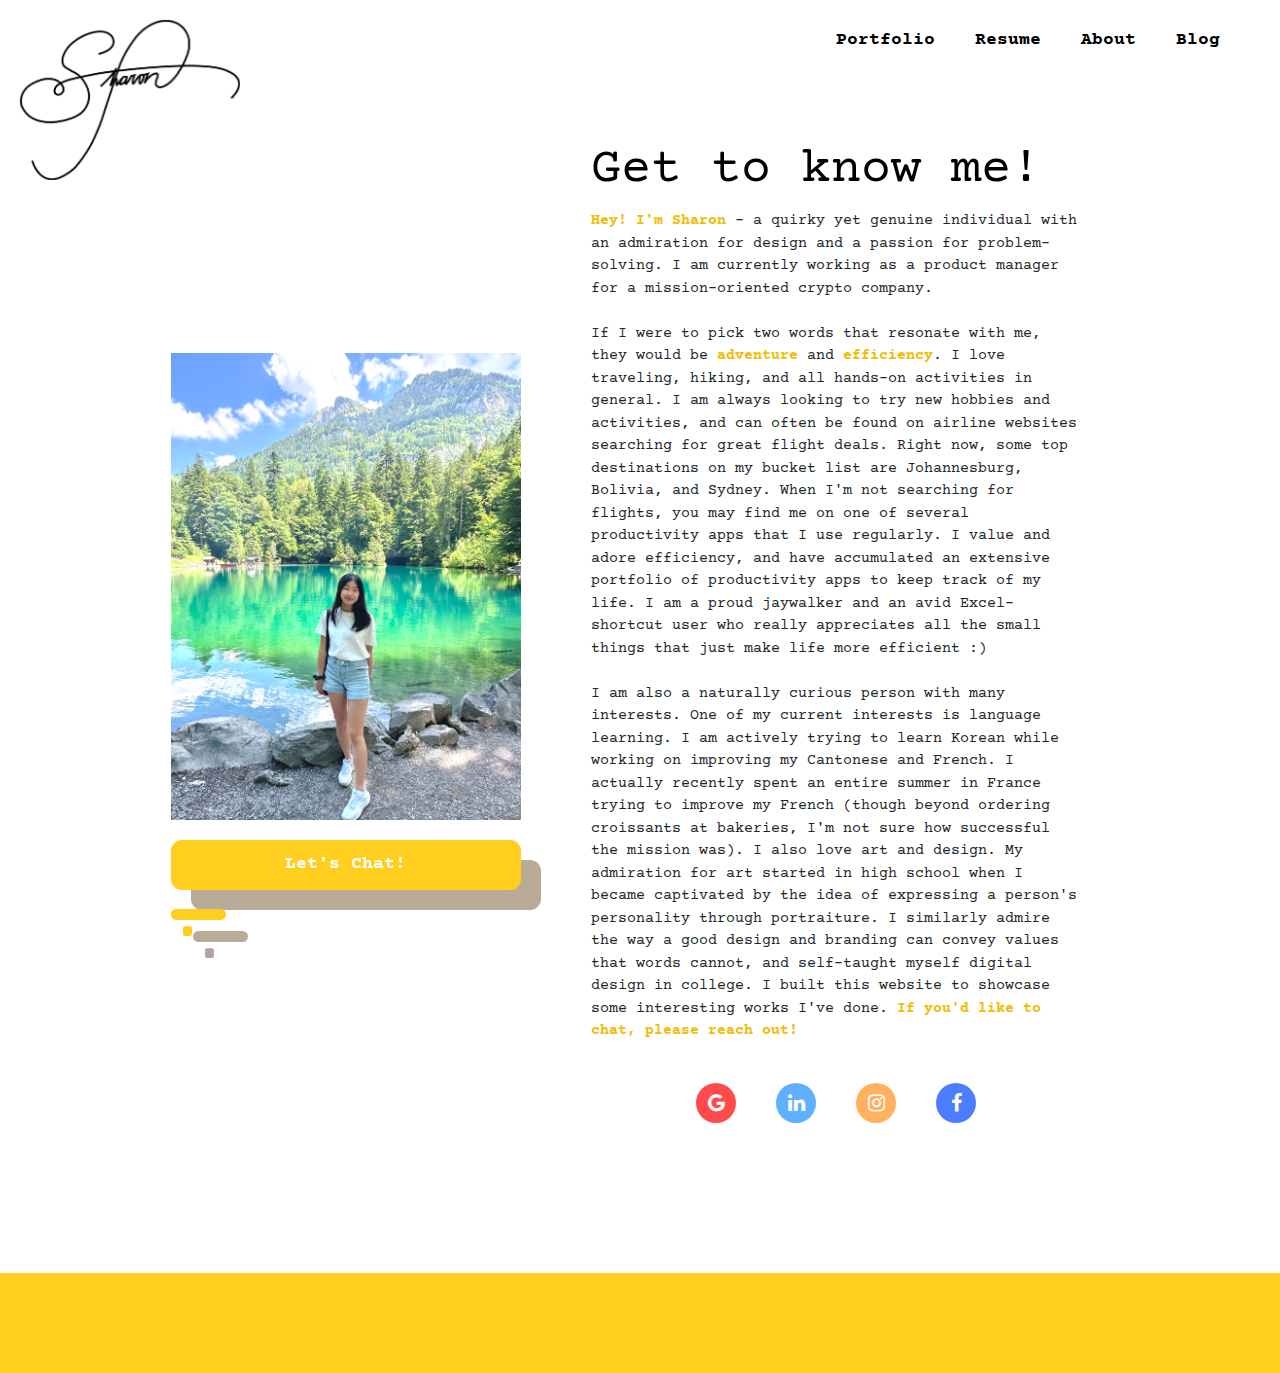
==== about.html @ 2e86c0de "updates aug 2023 for recruiting" ====
<DOCTYPE html>
  <html>
    <head>
      <!-- Global site tag (gtag.js) - Google Analytics -->
      <script async src="https://www.googletagmanager.com/gtag/js?id=UA-168068689-1"></script>
      <script>
        window.dataLayer = window.dataLayer || [];
        function gtag(){dataLayer.push(arguments);}
        gtag('js', new Date());

        gtag('config', 'UA-168068689-1');
      </script>


      <meta name="viewport" content="width=device-width, initial-scale=1.0">

      <link rel="icon" href="favicon.ico" type="image/x-icon">
      <link rel="stylesheet" href="style.css" type="text/css">

      <link href="https://fonts.googleapis.com/css2?family=Courier+Prime&display=swap" rel="stylesheet">
      <!-- font-family: 'Courier Prime', monospace; -->
      <link href="https://fonts.googleapis.com/css?family=Lustria&display=swap" rel="stylesheet">

      <link rel = "stylesheet" href = "https://maxcdn.bootstrapcdn.com/bootstrap/4.4.1/css/bootstrap.min.css">
      <link rel="stylesheet" href="https://cdnjs.cloudflare.com/ajax/libs/font-awesome/4.7.0/css/font-awesome.min.css">
      <script src="https://ajax.googleapis.com/ajax/libs/jquery/3.3.1/jquery.min.js"></script>
      <script src="app.js"></script>
      <title>Sharon Ye - About Me</title>
      <meta name="description" content="View Sharon Ye's projects, graphic designs, personal portfolio. Contact Sharon if your business needs design/consulting help! .Berkeley.NYC."/>
      <meta name="robots" content="noodp,noydir" />
    </head>
    <body>
      <a href = "./index.html" style="position: fixed; z-index: 200;"><img src="./images/cursivename_black.png" class = "cursivename"></a>
      <nav class="navbar navbar-light fixed-top navbar-expand-md" style="background-color: white; margin: 0; padding: 0; align-items: start; z-index:100;">
        <button class="navbar-toggler justify-content-end ml-auto" style="padding-top:1rem;padding-right:2rem;" type="button" data-toggle="collapse" data-target="#navbarNav" aria-controls="navbarNav" aria-expanded="false" aria-label="Toggle navigation">
            <span class="navbar-toggler-icon"></span>
        </button>
        <div class="navbar-collapse collapse w-100 justify-content-end collapseclass" id="navbarNav" style="padding-right:2rem; padding-left: 2rem;padding-top:1rem;background: white;">
          <a href = "./index.html" class = "nav-item nav-link"><h3 class = "nav nav_black" style="justify-content: center;"> <span class="underline--magical"> Portfolio </span> </h3></a>
          <div class="dropdown-divider"></div>
          <a href = "./resume.html" class = "nav-item nav-link"><h3 class = "nav nav_black" style="justify-content: center;"> <span class="underline--magical"> Resume </span> </h3></a>
          <div class="dropdown-divider"></div>
          <a href = "./about.html" class = "nav-item nav-link"><h3 class = "nav nav_black" style="justify-content: center;"> <span class="underline--magical"> About </span> </h3></a>
          <div class="dropdown-divider"></div>
          <!-- <a href = "./blog.html" class = "nav-item nav-link active"><h3 class = "nav nav_black" style="justify-content: center;"> <span class="underline--magical"> Blog </span> </h3></a> -->
          <a href = "https://medium.com/@marketmate" class = "nav-item nav-link active"><h3 class = "nav nav_black" style="justify-content: center;"> <span class="underline--magical"> Blog </span> </h3></a>
          <div class="dropdown-divider"></div>
        </div>
      </nav>
      <!-- <div class="navrow" style="background-color: white;">
        <div class = "col-2">
          <a href = "./index.html"><img src="./images/cursivename_black.png" class = "cursivename"></a>
        </div>
        <div class = "col navbar">
          <a href = "./index.html" class = "navlinks"><h3 class = "nav nav_black"> <span class="underline--magical"> Portfolio </span> </h3></a>
          <a href = "./resume.html" class = "navlinks"><h3 class = "nav nav_black"> <span class="underline--magical"> Resume </span> </h3></a>
          <a href = "./about.html" class = "navlinks"><h3 class = "nav nav_black"> <span class="underline--magical"> About </span> </h3></a>
          <a href = "./blog.html" class = "navlinks"><h3 class = "nav nav_black"> <span class="underline--magical"> Blog </span> </h3></a>
        </div>
      </div> -->
      <div class="container-fluid landing_a">
        <div class="row landingrow" style="margin-top: 7rem !important;">
          <!-- <div class="col-2"></div> -->
          <div class="col-lg-5 col-xs-12 section_pic" style="margin-right:2rem;">
            <img src = "./images/portrait2.jpg" alt="Picture of Sharon Ye" style="width: 17.5rem;">
            <a href="javascript:;" style="text-decoration: none;">
              <div class = "floating" onclick="changetext()">
                <p id ="chat">Let's Chat!</p>
              </div>
            </a>
          </div>
          <div class="col-lg-5 col-xs-12 aboutme">
            <h3 style="font-size: 2.5rem; color: black;">Get to know me!</h3>
            <p> <b style="color: #F0BD08;">Hey! I'm Sharon</b> - a quirky yet genuine individual with an admiration for design and a passion for
              problem-solving. I am currently working as a product manager for a mission-oriented crypto company. <br><br>

              If I were to pick two words that resonate with me, they would be <b style="color: #F0BD08;">adventure</b> and <b style="color: #F0BD08;">efficiency</b>.
              I love traveling, hiking, and all hands-on activities
              in general. I am always looking to try new hobbies and activities, and can often be found on airline websites
              searching for great flight deals. Right now, some top destinations on my bucket list are Johannesburg, Bolivia, and Sydney.
              When I'm not searching for flights, you may find me on one of several productivity apps that I use regularly. I value and adore
              efficiency, and have accumulated an extensive portfolio of productivity apps to keep track of my life. I am a proud jaywalker and an
              avid Excel-shortcut user who really appreciates all the small things that just make life more efficient :) <br><br>

              I am also a naturally curious person with many interests. One of my current interests is language learning.
              I am actively trying to learn Korean while working on improving my Cantonese and French. I actually recently spent an entire
              summer in France trying to improve my French (though beyond ordering croissants at bakeries, I'm not sure how successful the mission was).
              I also love art and design. My admiration for art started in high school when I became captivated by the idea of
              expressing a person's personality through portraiture. I similarly admire the way a good design and branding can
              convey values that words cannot, and self-taught myself digital design in college. I built this website to showcase some interesting
              works I've done. <b style="color: #F0BD08;">If you'd like to chat, please reach out!</b>

            </p>
            <div style = "display: flex; justify-content: center;">
              <a onclick="window.open('mailto: sharon10ye@gmail.com')" href="javascript:;" class="fa fa-google"></a>
              <a onclick="window.open('https://www.linkedin.com/in/sharon-ye/')" href="javascript:;" class="fa fa-linkedin"></a>
              <a onclick="window.open('https://www.instagram.com/y_sharon_/')" href="javascript:;" class="fa fa-instagram"></a>
              <a onclick="window.open('https://www.facebook.com/sharon.ye.7')" href="javascript:;" class="fa fa-facebook"></a>
            </div>
          </div>
        </div>

      </div>

      <!-- FOOTERRRRRRRRRRR -->
      <div class = "container-fluid footer"></div>


      <script src="https://ajax.googleapis.com/ajax/libs/jquery/3.3.1/jquery.min.js"></script>
      <script src="https://cdnjs.cloudflare.com/ajax/libs/popper.js/1.12.9/umd/popper.min.js"></script>
      <script src="https://maxcdn.bootstrapcdn.com/bootstrap/4.0.0/js/bootstrap.min.js"></script>
    </body>
    <script async src="https://pagead2.googlesyndication.com/pagead/js/adsbygoogle.js?client=ca-pub-4059947701901327"
     crossorigin="anonymous"></script>
  </html>

  <script>
    var t = null;
    function changetext() {

      var text = document.getElementById("chat");
      if (text.innerHTML == 'Let\'s Chat!') {
        t = setTimeout(changeback, 4000);

        text.innerHTML = "<i class='fa fa-copy' style='margin: 0 1rem 0 0; font-size:1.4rem;'></i>"+" sharon10ye@gmail.com";
      } else {
        if (t != null) { window.clearTimeout(t); }

        var copyText = document.createElement('textarea');
        copyText.value = "sharon10ye@gmail.com";
        copyText.setAttribute('readonly', '');
        copyText.style = {position: 'absolute', left: '-9999px'};
        document.body.appendChild(copyText)
        copyText.select();
        copyText.setSelectionRange(0, 99999); /*For mobile devices*/
        document.execCommand("copy");
        document.body.removeChild(copyText);

        text.innerHTML = "email copied to clipboard!";
        setTimeout(changeback, 1500);
      }


    }
    function changeback() {
      var text = document.getElementById("chat");
      text.innerHTML = "Let's Chat!";
    }
  </script>
---- style.css ----
body, html {
  font-family: 'Courier Prime', monospace !important;
  height: 100%;
  scroll-behavior: smooth;
  font-size: 20px;
}

@media all and (min-width: 992px) {
  body, html {
      font-size: 20px;
  }

}


@media all and (max-width: 992px) {
  body, html {
      font-size: 14px;
  }
  .section_pic {
    align-items: center !important;
  }
  .aboutme {
    margin: 5rem 25% 0 25%;
  }
  .resumewords {
    text-align: center;
    margin: 0 25% 0 25%;
  }

}

@media all and (max-width: 768px) {
  body, html {
      font-size: 14px;
  }
  .section_pic {
    align-items: center !important;
    margin: 0 !important;
    /* display: none !important; */
  }
  .flower {
    display: none !important;
  }
  .aboutme {
    margin: 5rem 15% 0 15%;
  }
  .resumewords {
    text-align: center;
    margin: 0 5% 0 5%;
  }
  .landingtitle {
    font-size: 3rem !important;
  }
  .word {
    font-size: 3rem !important;
  }

  .coffee {
    display: none;
  }

  .project_desc {
    display: none;
  }

  .resume_title {
    font-size: 10vw !important;
  }
  .bearpic {
    width: 10rem !important;
    height: 10rem !important;
  }
  .section_titles {
    font-size: 2rem !important;
  }
  .card-body {
    display: none !important;
  }
  .portfolio_img {
      opacity: 1 !important;
  }
  .btn-outline {
    padding: 0.7rem !important;
  }
  .potfolio_container {
    padding-left: 6rem !important;
    padding-right: 6rem !important;
  }

}


p {
  font-size: 0.75rem;
}
/* ~~~~~~~~~~~~~~~~~~~~~~~~ HOME PAGE !! ~~~~~~~~~~~~~~~~~~~~~~~~ */
/* ~~~~~~~~~~~~~~~~~~~~~~~~ HOME PAGE !! ~~~~~~~~~~~~~~~~~~~~~~~~ */
/* ~~~~~~~~~~~~~~~~~~~~~~~~ HOME PAGE !! ~~~~~~~~~~~~~~~~~~~~~~~~ */
/* ~~~~~~~~~~~~~~~~~~~~~~~~ HOME PAGE !! ~~~~~~~~~~~~~~~~~~~~~~~~ */

.landing {
  height: 100%;
  display: flex;
  flex-direction: column;
  background-color: #FFCA10;
  overflow: hidden;
}

.landingrow {
  display: flex;
  align-items: center;
  flex-grow: 1;
  /* max-width: 100%; */
  width: 100% !important;
  align-items: center !important;
  margin: 0 !important
}

.landingtitle {
  /* font-size: 3.5rem; */
  font-size: 5vw;
  color: #484848;
}
.landingtext {
  font-size: 0.8rem;
  color: #484848;
  margin-top: 7rem;
  line-height: 1.2rem;
}

.nav {
  font-size: 0.9rem;
  color: white;
  font-weight: bold;
  transition: 0.3s;
}

.underline--magical {
  background-image: linear-gradient(120deg, #31393C 0%, #31393C 100%);
  background-repeat: no-repeat;
  background-size: 100% 0em;
  background-position: 0 100%;
  transition: background-size 0.25s ease-in;
}
.underline--magical:hover{
  background-size: 100% 20%;
}
.navlinks{
  text-decoration: none;
  color: white;
  margin-right: 2rem;
}

.navlinks:hover{
  text-decoration: none;
  color: white;
}


.cursivename {
  margin-top: 1rem;
  margin-left: 1rem;
  width: 11rem;
  height: auto;
  transition: 0.3s;
}
.flowergirl {
  height: 23.5rem;
  width: auto;
  margin-top: -2.75px;
  margin-left: 1rem;
  -webkit-transform: scaleX(-1);
  transform: rotate(-15deg) scaleX(-1);
}
.coffeebeans{
  height: 20rem;
  margin-top: -100%;
  margin-left: 1.5rem;
}
.coffee{
  position: absolute;
}

/* word that changes */
.letter {
  display: inline-block;
  position: relative;
  float: left;
  transform: translateZ(1.25rem);
  transform-origin: 50% 50% 1.25rem;
}

.letter.out {
  transform: rotateX(90deg);
  transition: transform 0.32s cubic-bezier(0.55, 0.055, 0.675, 0.19);
}

.letter.behind {
  transform: rotateX(-90deg);
}

.letter.in {
  transform: rotateX(0deg);
  transition: transform 0.38s cubic-bezier(0.175, 0.885, 0.32, 1.275);
}
.word {
  position: absolute;
  opacity: 0;
  /* left:0; */
  /* font-size: 4rem; */
  font-size: 5vw;
  color: white;
  margin-top: -1rem;
}
.changers {
  width: 100%;
  text-align: center !important;
  display: flex;
  justify-content: center !important;
}
/* word that changes */

/* ~~~~~~~~~~~~~ END OF LANDING ~~~~~~~~~~~~~ */

.portfolio-title {
  margin-top: 5rem;
  width: 100%;
  display: flex;
  justify-content: center;
}
.title-text {
  font-size: 3.5rem;
  color: #484848;
}
.portfolio-description {
  text-align: center;
}

.portfolio_img {
  max-width: 100%;
  transition: opacity 0.2s ease-in-out;
}

.graphics {
  width: 100%;
  height: auto;
  padding-bottom: 2rem;
}

.card-body::-webkit-scrollbar {
    display: none;
}

.imagerows {
  display: flex;
  justify-content: center;
  margin-top: 1.5rem;
  margin-right: 0 !important;
}

.imagecols {
  display: flex;
  align-items: flex-start;
}

.imagecols2 {
  display: flex;
  flex-direction: column;
}

.card-body {
    display: flex;
    position: absolute;
    justify-content: center;
    /* margin-left: -100%; */
    height: 100%;
    text-align: center;
    overflow-y: scroll;
    overflow-x: hidden;
}

.card-title {
    font-size: 0.75rem;
    color: #4d4d4d;
    visibility: hidden;
    transition-delay: 0s;
    height: 100%;
    /* overflow: scroll; */
    padding: 2.5rem;
}


.imagecols:hover .portfolio_img {
    opacity: .2;
}

.imagecols:hover .card-body .card-title {
    visibility: visible;
    transition-delay: 0.25s;
}

.imgtitle {
  font-size: 1.25rem !important;
}

#traditionallink {
  font-size: .7rem;
  color: #A4A4A4;
  margin-top: 3.5rem;
  display: flex;
  justify-content: center;
  text-decoration: underline;
}

.trad_portfolio {
  display: flex;
  flex-wrap: wrap;
  justify-content: center;
}
.tradart {
  height: 9rem;
  margin: 0.3rem;
}




.project {
  display: flex;
  flex-direction: column;
  justify-content: center;
}
.project_photo {
  /* box-shadow: 0 4px 8px 0 rgba(0, 0, 0, 0.2), 0 6px 20px 0 rgba(0, 0, 0, 0.19); */
  border: 1px solid #E3E3E3;
  padding: 0.5rem;
  width: 100%;
  height: auto;
}
.line {
  width: 100%;
  height: 0.01rem;
  background-color: #E3E3E3;
  margin-top: 3rem;
  margin-bottom: 3rem;
}
.btn-outline-contain {
  text-align: center;
}

.btn-outline {
  text-align: center;
  text-decoration: none;
  outline: none;
  cursor: pointer;
  position: relative;
  border: 1px solid #FFCA10;
  color: #FFCA10;
  padding: 0.7rem 2rem 0.7rem 2rem;
  display: inline-block;
  /* -webkit-transition: .5s ease-in-out; */
  /* -moz-transition: .5s ease-in-out; */
  /* -o-transition: .5s ease-in-out; */
  /* transition: .5s ease-in-out; */
}

.btn-outline:hover {
  text-decoration: none;
  color: #FFCA10;
}
.btn-outline:hover .btn-outline-inner {
  font-weight:bold;
  color: #FFCA10;
  /* -webkit-transition: .5s ease-in-out; */
  /* -moz-transition: .5s ease-in-out; */
  /* -o-transition: .5s ease-in-out; */
  /* transition: .5s ease-in-out; */
}
.btn-outline:hover .line-1 {animation: outline1 2s infinite ease-in-out;}
.btn-outline:hover .line-2 {animation: outline2 2s infinite ease-in-out;}
.btn-outline:hover .line-3 {animation: outline3 2s infinite ease-in-out;}
.btn-outline:hover .line-4 {animation: outline4 2s infinite ease-in-out;}
.line-1 {
	content: "";
	display: block;
	position: absolute;
	width: 3px;
	background-color: #FFCA10;
	left: 0;
	bottom: 0;
}
.line-2 {
  content: "";
  display: block;
  position: absolute;
  height: 3px;
  background-color: #FFCA10;
  left: 0;
  top: 0;
}
.line-3 {
  content: "";
  display: block;
  position: absolute;
  width: 3px;
  background-color: #FFCA10;
  right: 0;
  top: 0;
}
.line-4 {
  content: "";
  display: block;
  position: absolute;
  height: 3px;
  background-color: #FFCA10;
  right: 0;
  bottom: 0;
}
@keyframes outline1 {
  0% {height: 100%; bottom: 0;}
  54% {height: 0; bottom: 100%;}
  55% {height: 0; bottom: 0;}
  100% {height: 100%; bottom: 0;}
}
@keyframes outline2 {
  0% {width: 0;left: 0;}
  50% {width: 100%; left: 0;}
  100% {width: 0; left: 100%;}
}

@keyframes outline3 {
  0% {height: 100%; top: 0;}
  54% {height: 0; top: 100%;}
  55% {height: 0; top: 0;}
  100% {height: 100%; top: 0;}
}

@keyframes outline4 {
  0% { width: 0; right: 0;}
  55% {width: 100%; right: 0;}
  100% {width: 0; right: 100%;}
}


/* ~~~~~~~~~~~~~~~~~~~~~~~~ HOME PAGE !! ~~~~~~~~~~~~~~~~~~~~~~~~ */
/* ~~~~~~~~~~~~~~~~~~~~~~~~ HOME PAGE !! ~~~~~~~~~~~~~~~~~~~~~~~~ */
/* ~~~~~~~~~~~~~~~~~~~~~~~~ HOME PAGE !! ~~~~~~~~~~~~~~~~~~~~~~~~ */
/* ~~~~~~~~~~~~~~~~~~~~~~~~ HOME PAGE !! ~~~~~~~~~~~~~~~~~~~~~~~~ */

/* ~~~~~~~~~~~~~~~~~~~~~~~~ RESUME PAGE !! ~~~~~~~~~~~~~~~~~~~~~~~~ */
/* ~~~~~~~~~~~~~~~~~~~~~~~~ RESUME PAGE !! ~~~~~~~~~~~~~~~~~~~~~~~~ */
/* ~~~~~~~~~~~~~~~~~~~~~~~~ RESUME PAGE !! ~~~~~~~~~~~~~~~~~~~~~~~~ */
/* ~~~~~~~~~~~~~~~~~~~~~~~~ RESUME PAGE !! ~~~~~~~~~~~~~~~~~~~~~~~~ */
.landing_r {
  height: 100%;
  display: flex;
  flex-direction: column;
  background-color: #4192E9;
}

.resumelanding {
  width: 20rem;
  margin-top: -1.5rem;
  height: 20rem;
}

.floatarrow {
  animation: floata 2s ease-in-out infinite;
  color:#8DC2FC;
  width: 100%;
  text-align: center;
  font-size: 0.75rem;
  /* text-shadow: white 0px 0px 30px; */
}

@keyframes floata {
  0% {
    transform: translatey(0rem);
  }
  50% {
    transform: translatey(-1rem);
  }
  100% {
    transform: translatey(0rem);
  }
}

.resume_title {
  font-size: 3.5rem;
  color: white;
}

.resume_description {
  color: white;
  font-size: 0.8rem;
}
.section_titles {
  font-size: 2.5rem;
  color: #484848;
}
.section {
  display: flex;
  align-items: flex-start;
  flex-direction: column;
}

.experiences {
  margin-top: 5rem;
  overflow-x: hidden;

}
.bearpic {
  width: 14rem;
  height: 14rem;
}
.section_text {
  text-align: left;
  color: #484848;
}
.section_pic {
  display: flex;
  align-items: flex-end;
  flex-direction: column;
  text-align: right;
}
.section_pic_bear {
  display: flex;
  align-items: flex-end;
  flex-direction: column;
  text-align: right;
  justify-content: center;
}
.section_divider {
  width: 100%;
  transform: rotate(3deg);
}
.dividerrow {
  margin-top: -1.5rem;
}
.experience_titles {
  font-size: 1.25rem;
  color: #F9B5AA;
}

.descriptions {
  text-align: left;
  font-size: 0.65rem;
}
.keywords {
  color: #F9B5AA;
}
.role {
  font-size: 0.85rem;
  font-style: italic;
  color: #C4C4C4;
  text-align: right;
}
.skills {
  font-size: 0.65rem;
  color: #484848;
}
.progress {
  height: 0.8rem !important;
}

/* ~~~~~~~~~~~~~~~~~~~~~~~~ RESUME PAGE !! ~~~~~~~~~~~~~~~~~~~~~~~~ */
/* ~~~~~~~~~~~~~~~~~~~~~~~~ RESUME PAGE !! ~~~~~~~~~~~~~~~~~~~~~~~~ */
/* ~~~~~~~~~~~~~~~~~~~~~~~~ RESUME PAGE !! ~~~~~~~~~~~~~~~~~~~~~~~~ */
/* ~~~~~~~~~~~~~~~~~~~~~~~~ RESUME PAGE !! ~~~~~~~~~~~~~~~~~~~~~~~~ */

/* ~~~~~~~~~~~~~~~~~~~~~~~~ ABOUT PAGE !! ~~~~~~~~~~~~~~~~~~~~~~~~ */
/* ~~~~~~~~~~~~~~~~~~~~~~~~ ABOUT PAGE !! ~~~~~~~~~~~~~~~~~~~~~~~~ */
/* ~~~~~~~~~~~~~~~~~~~~~~~~ ABOUT PAGE !! ~~~~~~~~~~~~~~~~~~~~~~~~ */
/* ~~~~~~~~~~~~~~~~~~~~~~~~ ABOUT PAGE !! ~~~~~~~~~~~~~~~~~~~~~~~~ */

.landing_a {
  display: flex;
  flex-direction: column;
  background-color: white;
}

.nav_black {
  color: black !important;
}

.fa {
  /* padding: 0.6rem; */
  width: 2rem;
  height: 2rem;
  text-align: center;
  text-decoration: none;
  border-radius: 50%;
  margin-left: 1rem;
  margin-right: 1rem;
  margin-top: 1rem;

  vertical-align: middle;
  line-height: 2rem !important;
}

.fa:hover {
    opacity: 0.7;
    color: white !important;
    text-decoration: none;
}

.fa-google {
  background: #FF4B4B;
  color: white !important;
}
.fa-linkedin {
  background: #5FAFFF;
  color: white !important;
}
.fa-instagram {
  background: #FFB15F;
  color: white !important;
}
.fa-facebook {
  background: #4C7DFF;
  color: white !important;
}

.contactlinks:hover{
  text-decoration: none;
  color: white;
}


/* floating thing in about */
.floating {
  margin-top: 1rem;
  width: 17.5rem;
}

.floating p {
  transform: translatey(0rem);
  animation: float 5s ease-in-out infinite;
  mix-blend-mode: multiply;
  text-align: center;
  font-weight: bold;
  font-size: 0.9rem;
  color: white;
  background-color: #FFCE1E;
  border-radius: 0.55rem;
  box-shadow: 1rem 1rem #BAAB98;
  height: 2.5rem;
  display: flex;
  align-items: center;
  justify-content: center;
}
.floating p:after {
  transform: translatey(0rem);
  animation: float2 5s ease-in-out infinite;
  content: ".";
  font-weight: bold;
  -webkit-text-fill-color: #FFCE1E;
  text-shadow: 1.1rem 1.1rem #B0A3A7;
  text-align: left;
  font-size: 2.75rem;
  width: 2.75rem;
  height: .55rem;
  line-height: 1.5rem;
  border-radius: .55rem;
  background-color: #FFCE1E;
  position: absolute;
  display: block;
  bottom: -1.5rem;
  left: 0;
  box-shadow: 1.1rem 1.1rem #BAAB98;
  z-index: -2;
}

@keyframes float {
  0% {
    transform: translatey(0rem);
  }
  50% {
    transform: translatey(1rem);
  }
  100% {
    transform: translatey(0rem);
  }
}

@keyframes float2 {
  0% {
    line-height: 1.5rem;
    transform: translatey(0rem);
  }
  55% {
    transform: translatey(-1rem);
  }
  60% {
    line-height: 0.5rem;
  }
  100% {
    line-height: 1.5rem;
    transform: translatey(0rem);
  }
}


/* ~~~~~~~~~~~~~~~~~~~~~~~~ KLEAN KART PROJECT PAGE !! ~~~~~~~~~~~~~~~~~~~~~~~~ */
/* ~~~~~~~~~~~~~~~~~~~~~~~~ KLEAN KART PROJECT PAGE !! ~~~~~~~~~~~~~~~~~~~~~~~~ */
/* ~~~~~~~~~~~~~~~~~~~~~~~~ KLEAN KART PROJECT PAGE !! ~~~~~~~~~~~~~~~~~~~~~~~~ */
/* ~~~~~~~~~~~~~~~~~~~~~~~~ KLEAN KART PROJECT PAGE !! ~~~~~~~~~~~~~~~~~~~~~~~~ */
.project_landing {
  padding-top: 11rem;
  width: 100%;
  display: flex;
  align-items: center;
  flex-direction: column;
}

.project_row {
  display: flex;
  justify-content: center;
  text-align: center;
  align-items: center;
}

.detail_icon {
  height: 1rem;
  width: 1rem;
}
.tooltip-inner {
  background-color: #FFCA10 !important;
  color: #FFCA10 ;
  font-size: 0.8rem;
}
.tooltip .arrow:before {
    border-top-color: #FFCA10 !important;
}

.tooltip .tooltip-inner {
    background-color: #FFCA10;
}
.project_sectiontitle {
  display: flex;
  width: 100%;
  color: #CDCDCD;
  margin-top: 4rem;
  margin-bottom: 1rem;
}
.project_section {
  line-height: 1.5rem;
}
ul {
  list-style-type: circle;
}
.projectimages {
  width: 100%;
  padding-top: 3rem;
}

.prototype {
    height:20rem;
    width:auto;
    display: flex;
    align-items: center;
    justify-content: center;
}
.prototype > video {
    max-width: 100%;
    max-height: 100%;
}

.prototype2 {
    height:30rem;
    width:auto;
    display: flex;
    align-items: center;
    justify-content: center;
}
.prototype2 > video {
    max-width: 100%;
    max-height: 100%;
}



/* /////////////// footer /////////////// */
.footer {
  margin-top: 7.5rem;
  height: 5rem;
  width: 100%;
  background-color: #FFCE1E;
}
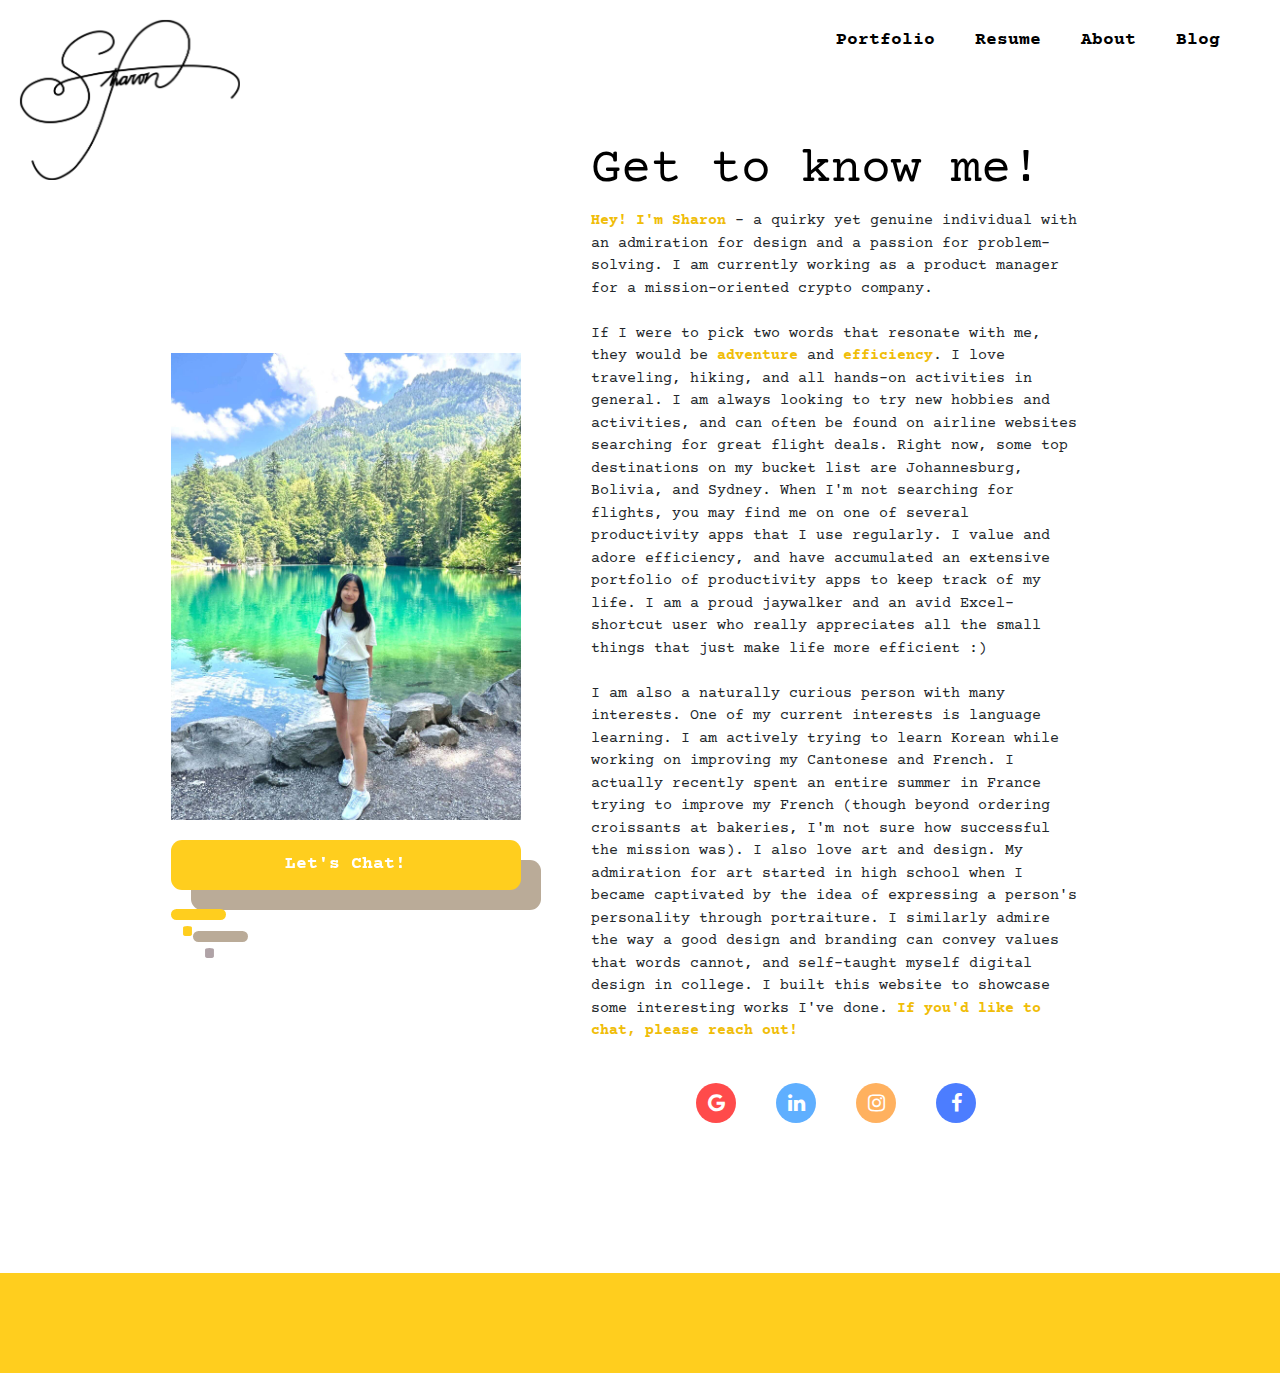
==== commit f7265a8e: "new google analytics tracker" ====
--- a/about.html
+++ b/about.html
@@ -1,14 +1,14 @@
 <DOCTYPE html>
   <html>
     <head>
-      <!-- Global site tag (gtag.js) - Google Analytics -->
-      <script async src="https://www.googletagmanager.com/gtag/js?id=UA-168068689-1"></script>
+      <!-- Google tag (gtag.js) -->
+      <script async src="https://www.googletagmanager.com/gtag/js?id=G-EF9FP31E80"></script>
       <script>
         window.dataLayer = window.dataLayer || [];
         function gtag(){dataLayer.push(arguments);}
         gtag('js', new Date());
 
-        gtag('config', 'UA-168068689-1');
+        gtag('config', 'G-EF9FP31E80');
       </script>
 
 
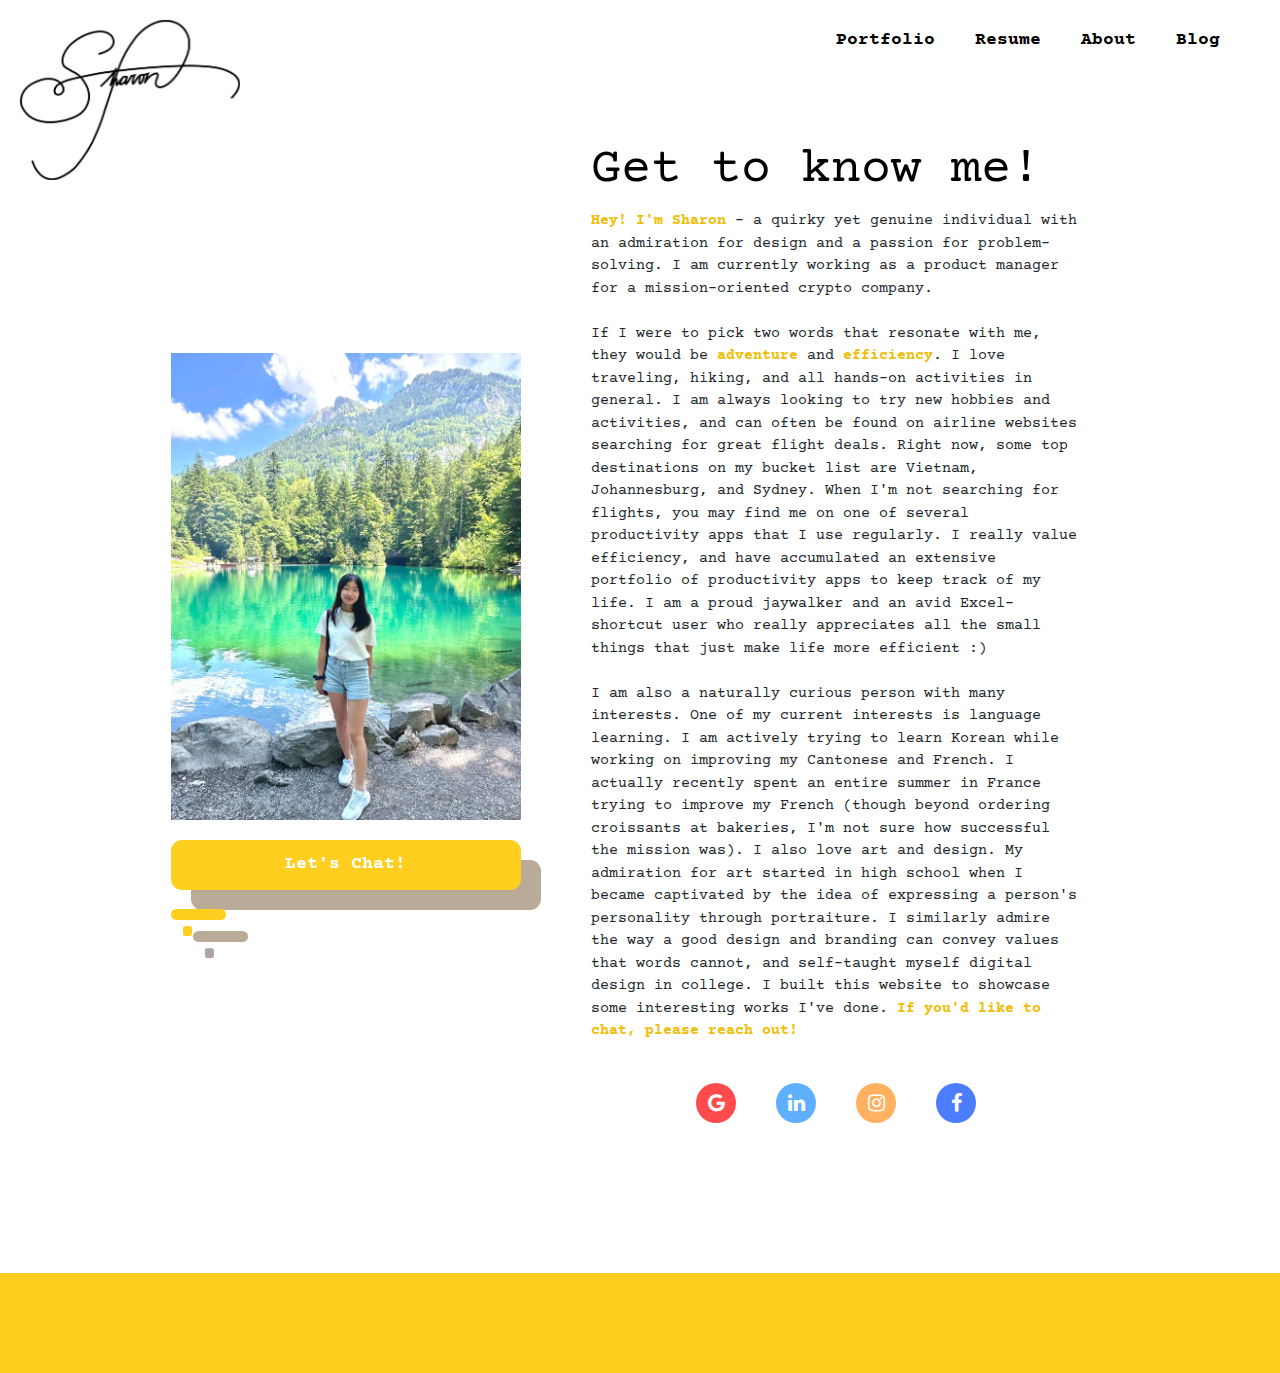
==== commit 950c4da5: "update for scale ai" ====
--- a/about.html
+++ b/about.html
@@ -77,8 +77,8 @@
               If I were to pick two words that resonate with me, they would be <b style="color: #F0BD08;">adventure</b> and <b style="color: #F0BD08;">efficiency</b>.
               I love traveling, hiking, and all hands-on activities
               in general. I am always looking to try new hobbies and activities, and can often be found on airline websites
-              searching for great flight deals. Right now, some top destinations on my bucket list are Johannesburg, Bolivia, and Sydney.
-              When I'm not searching for flights, you may find me on one of several productivity apps that I use regularly. I value and adore
+              searching for great flight deals. Right now, some top destinations on my bucket list are Vietnam, Johannesburg, and Sydney.
+              When I'm not searching for flights, you may find me on one of several productivity apps that I use regularly. I really value
               efficiency, and have accumulated an extensive portfolio of productivity apps to keep track of my life. I am a proud jaywalker and an
               avid Excel-shortcut user who really appreciates all the small things that just make life more efficient :) <br><br>
 
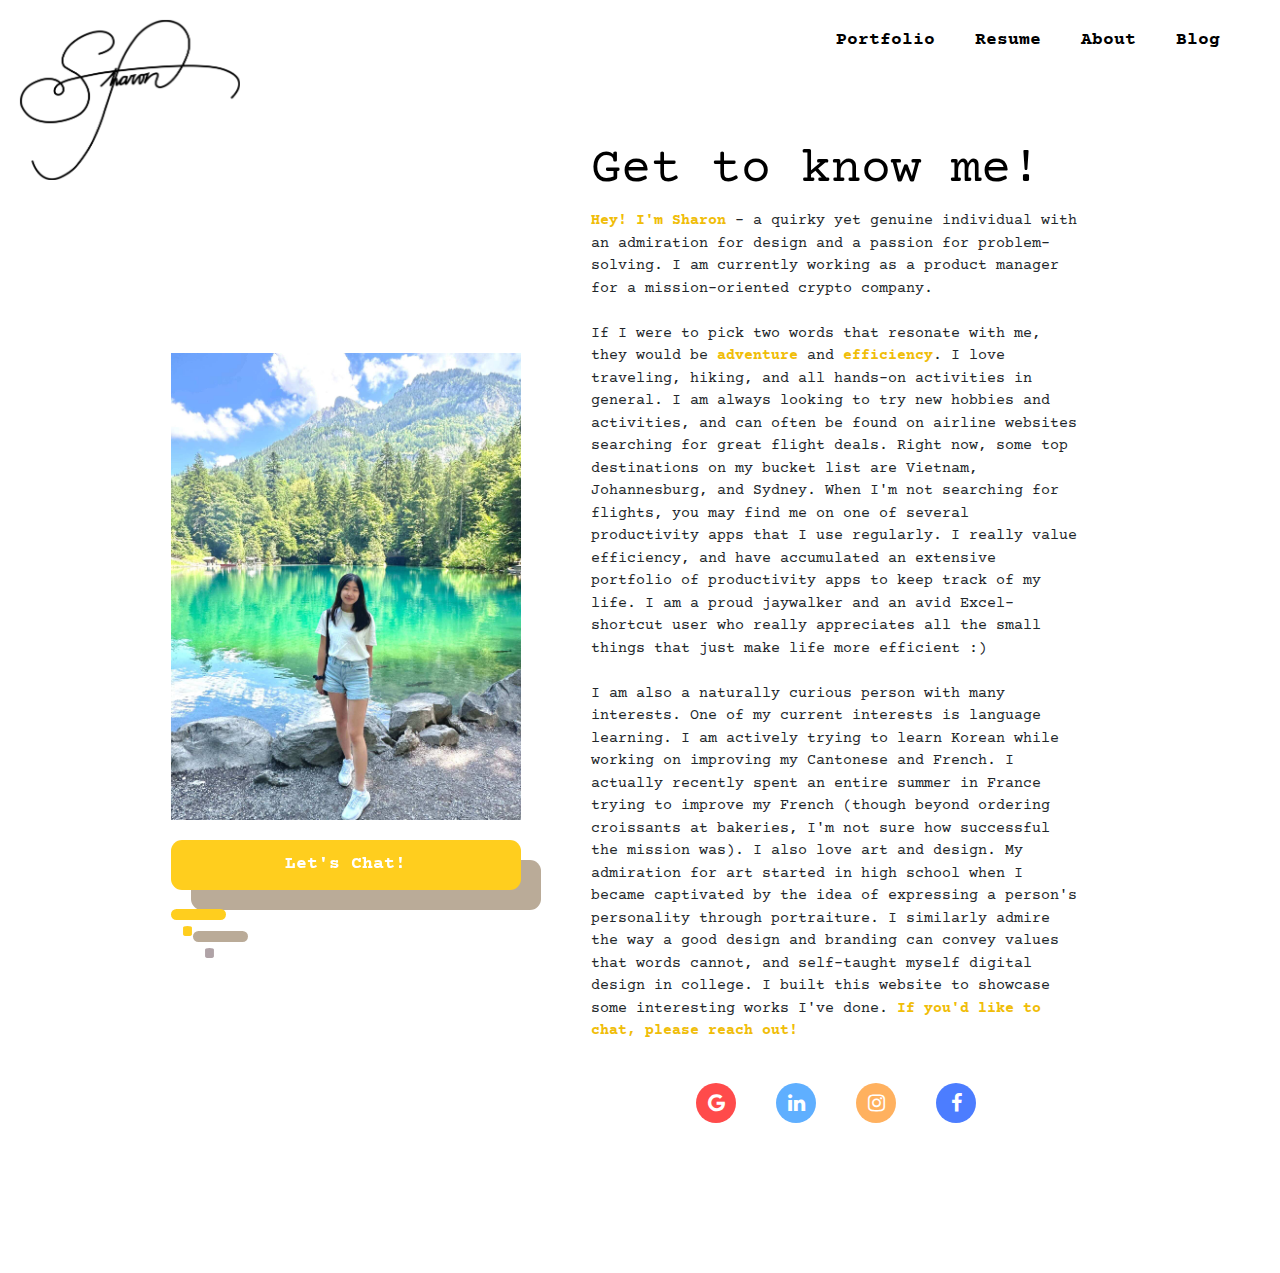
==== commit 5e0ea2fb: "remove footers" ====
--- a/about.html
+++ b/about.html
@@ -105,11 +105,11 @@
       <!-- FOOTERRRRRRRRRRR -->
       <div class = "container-fluid footer"></div>
 
-
       <script src="https://ajax.googleapis.com/ajax/libs/jquery/3.3.1/jquery.min.js"></script>
       <script src="https://cdnjs.cloudflare.com/ajax/libs/popper.js/1.12.9/umd/popper.min.js"></script>
       <script src="https://maxcdn.bootstrapcdn.com/bootstrap/4.0.0/js/bootstrap.min.js"></script>
     </body>
+
     <script async src="https://pagead2.googlesyndication.com/pagead/js/adsbygoogle.js?client=ca-pub-4059947701901327"
      crossorigin="anonymous"></script>
   </html>
--- a/style.css
+++ b/style.css
@@ -4,6 +4,7 @@
   scroll-behavior: smooth;
   font-size: 20px;
 }
+
 
 @media all and (min-width: 992px) {
   body, html {
@@ -780,11 +781,10 @@
 }
 
 
-
 /* /////////////// footer /////////////// */
 .footer {
-  margin-top: 7.5rem;
-  height: 5rem;
-  width: 100%;
-  background-color: #FFCE1E;
-}
+  bottom: 0;
+  height: 7.5rem;
+  width: 100%;
+  background-color: white;
+}
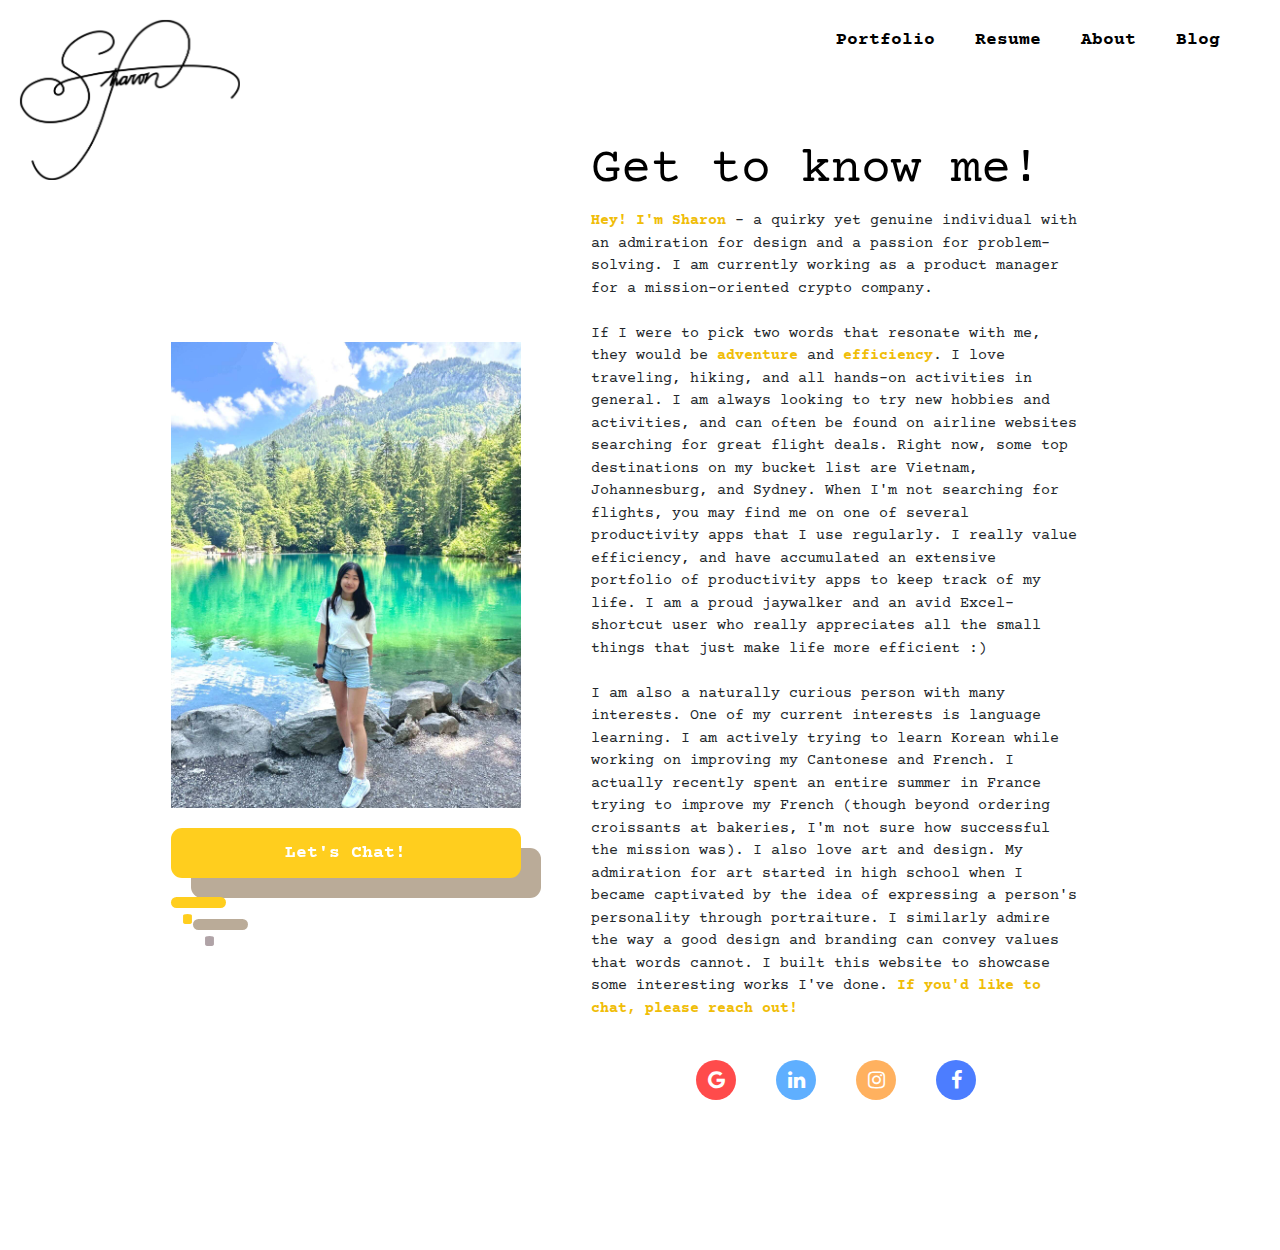
==== commit a915cc13: "update reseume, change landing image" ====
--- a/about.html
+++ b/about.html
@@ -87,7 +87,7 @@
               summer in France trying to improve my French (though beyond ordering croissants at bakeries, I'm not sure how successful the mission was).
               I also love art and design. My admiration for art started in high school when I became captivated by the idea of
               expressing a person's personality through portraiture. I similarly admire the way a good design and branding can
-              convey values that words cannot, and self-taught myself digital design in college. I built this website to showcase some interesting
+              convey values that words cannot. I built this website to showcase some interesting
               works I've done. <b style="color: #F0BD08;">If you'd like to chat, please reach out!</b>
 
             </p>
--- a/style.css
+++ b/style.css
@@ -10,6 +10,9 @@
   body, html {
       font-size: 20px;
   }
+  .landingbefore {
+    display: none !important;
+  }
 
 }
 
@@ -27,6 +30,13 @@
   .resumewords {
     text-align: center;
     margin: 0 25% 0 25%;
+  }
+  .landingafter {
+    display: none !important;
+  }
+  .landingimage {
+    height: 150px !important;
+    padding: 0rem !important;
   }
 
 }
@@ -40,8 +50,12 @@
     margin: 0 !important;
     /* display: none !important; */
   }
-  .flower {
+  .landingafter {
     display: none !important;
+  }
+  .landingimage {
+    height: 100px !important;
+    padding: 0rem !important;
   }
   .aboutme {
     margin: 5rem 15% 0 15%;
@@ -112,7 +126,7 @@
   display: flex;
   align-items: center;
   flex-grow: 1;
-  /* max-width: 100%; */
+  max-width: 100%;
   width: 100% !important;
   align-items: center !important;
   margin: 0 !important
@@ -166,14 +180,15 @@
   height: auto;
   transition: 0.3s;
 }
-.flowergirl {
-  height: 23.5rem;
+.landingimage {
+  height: auto;
   width: auto;
-  margin-top: -2.75px;
-  margin-left: 1rem;
-  -webkit-transform: scaleX(-1);
-  transform: rotate(-15deg) scaleX(-1);
-}
+  max-width: 100%;
+  max-height: 100%;
+  padding: 3rem;
+  border-radius: 50%;
+}
+
 .coffeebeans{
   height: 20rem;
   margin-top: -100%;
@@ -524,6 +539,8 @@
   align-items: flex-end;
   flex-direction: column;
   text-align: right;
+  max-width: 100%;
+  max-height: 100%;
 }
 .section_pic_bear {
   display: flex;
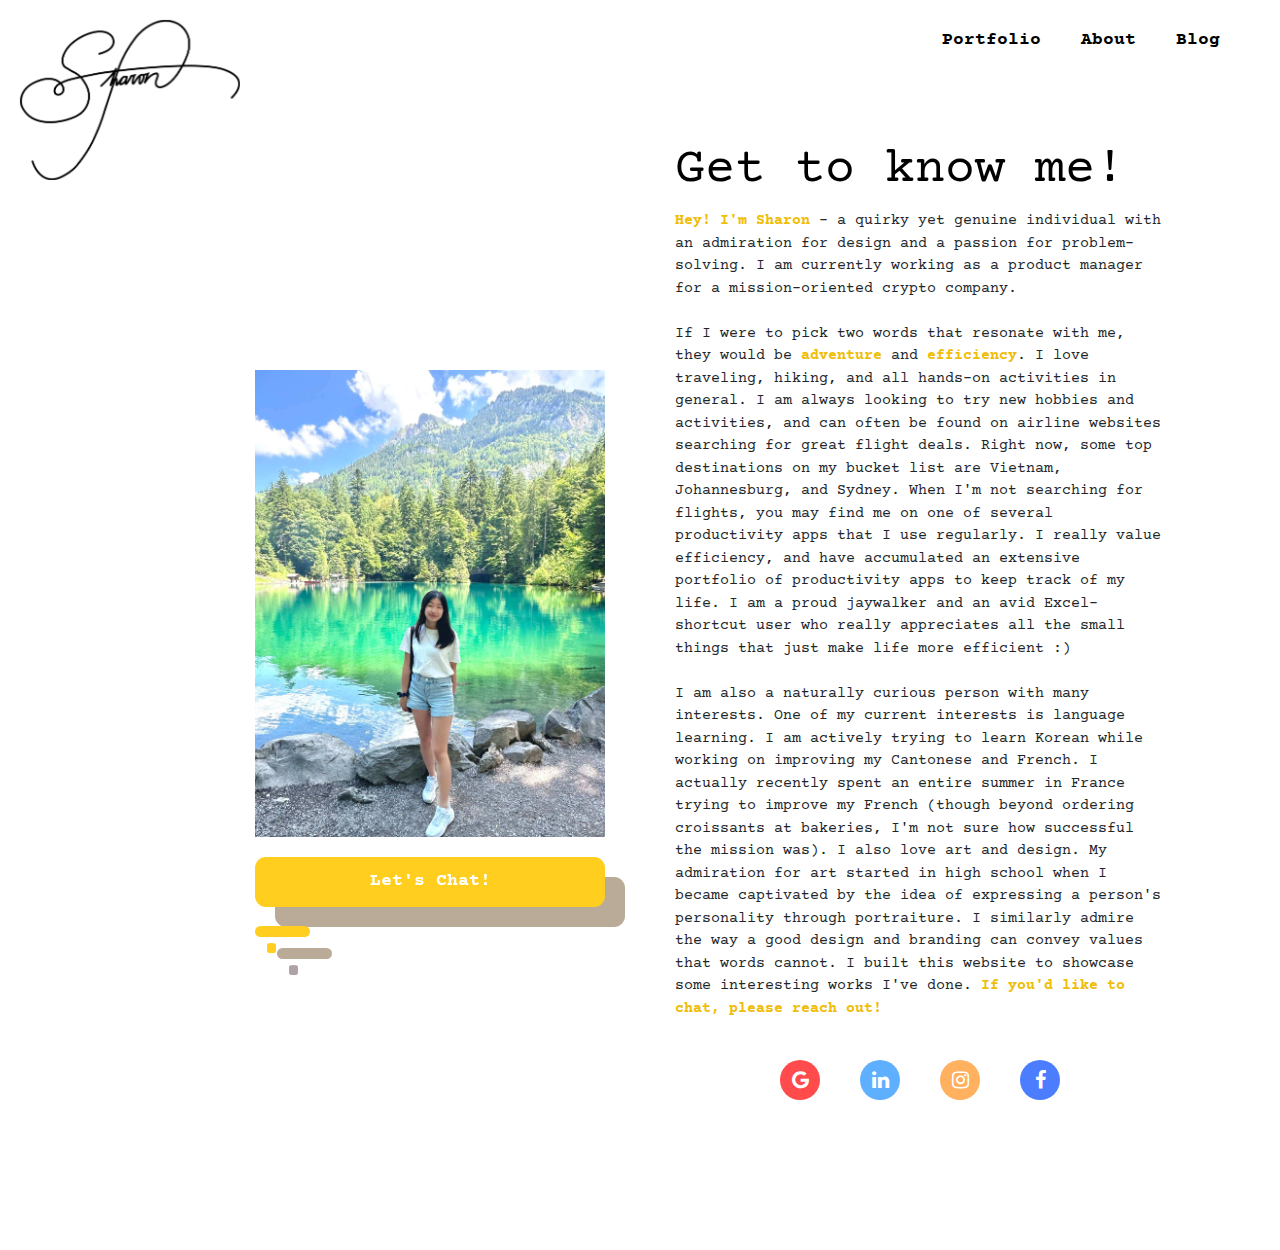
==== commit 3097f93a: "remove resume, added portrait illustration to home page" ====
--- a/about.html
+++ b/about.html
@@ -38,26 +38,13 @@
         <div class="navbar-collapse collapse w-100 justify-content-end collapseclass" id="navbarNav" style="padding-right:2rem; padding-left: 2rem;padding-top:1rem;background: white;">
           <a href = "./index.html" class = "nav-item nav-link"><h3 class = "nav nav_black" style="justify-content: center;"> <span class="underline--magical"> Portfolio </span> </h3></a>
           <div class="dropdown-divider"></div>
-          <a href = "./resume.html" class = "nav-item nav-link"><h3 class = "nav nav_black" style="justify-content: center;"> <span class="underline--magical"> Resume </span> </h3></a>
-          <div class="dropdown-divider"></div>
           <a href = "./about.html" class = "nav-item nav-link"><h3 class = "nav nav_black" style="justify-content: center;"> <span class="underline--magical"> About </span> </h3></a>
           <div class="dropdown-divider"></div>
-          <!-- <a href = "./blog.html" class = "nav-item nav-link active"><h3 class = "nav nav_black" style="justify-content: center;"> <span class="underline--magical"> Blog </span> </h3></a> -->
           <a href = "https://medium.com/@marketmate" class = "nav-item nav-link active"><h3 class = "nav nav_black" style="justify-content: center;"> <span class="underline--magical"> Blog </span> </h3></a>
           <div class="dropdown-divider"></div>
         </div>
       </nav>
-      <!-- <div class="navrow" style="background-color: white;">
-        <div class = "col-2">
-          <a href = "./index.html"><img src="./images/cursivename_black.png" class = "cursivename"></a>
-        </div>
-        <div class = "col navbar">
-          <a href = "./index.html" class = "navlinks"><h3 class = "nav nav_black"> <span class="underline--magical"> Portfolio </span> </h3></a>
-          <a href = "./resume.html" class = "navlinks"><h3 class = "nav nav_black"> <span class="underline--magical"> Resume </span> </h3></a>
-          <a href = "./about.html" class = "navlinks"><h3 class = "nav nav_black"> <span class="underline--magical"> About </span> </h3></a>
-          <a href = "./blog.html" class = "navlinks"><h3 class = "nav nav_black"> <span class="underline--magical"> Blog </span> </h3></a>
-        </div>
-      </div> -->
+
       <div class="container-fluid landing_a">
         <div class="row landingrow" style="margin-top: 7rem !important;">
           <!-- <div class="col-2"></div> -->
--- a/style.css
+++ b/style.css
@@ -13,7 +13,7 @@
   .landingbefore {
     display: none !important;
   }
-
+  
 }
 
 
@@ -23,6 +23,7 @@
   }
   .section_pic {
     align-items: center !important;
+    padding-bottom: 50px;
   }
   .aboutme {
     margin: 5rem 25% 0 25%;
@@ -31,6 +32,9 @@
     text-align: center;
     margin: 0 25% 0 25%;
   }
+  .landingrow {
+    flex-direction: column !important;
+  }
   .landingafter {
     display: none !important;
   }
@@ -48,7 +52,11 @@
   .section_pic {
     align-items: center !important;
     margin: 0 !important;
+    padding-bottom: 50px;
     /* display: none !important; */
+  }
+  .landingrow {
+    flex-direction: column !important;
   }
   .landingafter {
     display: none !important;
@@ -63,6 +71,7 @@
   .resumewords {
     text-align: center;
     margin: 0 5% 0 5%;
+    max-width: 100%;
   }
   .landingtitle {
     font-size: 3rem !important;
@@ -124,9 +133,10 @@
 
 .landingrow {
   display: flex;
+  flex-direction: row;
+  justify-content: center;
   align-items: center;
   flex-grow: 1;
-  max-width: 100%;
   width: 100% !important;
   align-items: center !important;
   margin: 0 !important
@@ -142,6 +152,9 @@
   color: #484848;
   margin-top: 7rem;
   line-height: 1.2rem;
+}
+.resumewords {
+  max-width: 35vw;
 }
 
 .nav {
@@ -539,8 +552,8 @@
   align-items: flex-end;
   flex-direction: column;
   text-align: right;
-  max-width: 100%;
-  max-height: 100%;
+  max-width: 500px;
+  max-height: 500px;
 }
 .section_pic_bear {
   display: flex;
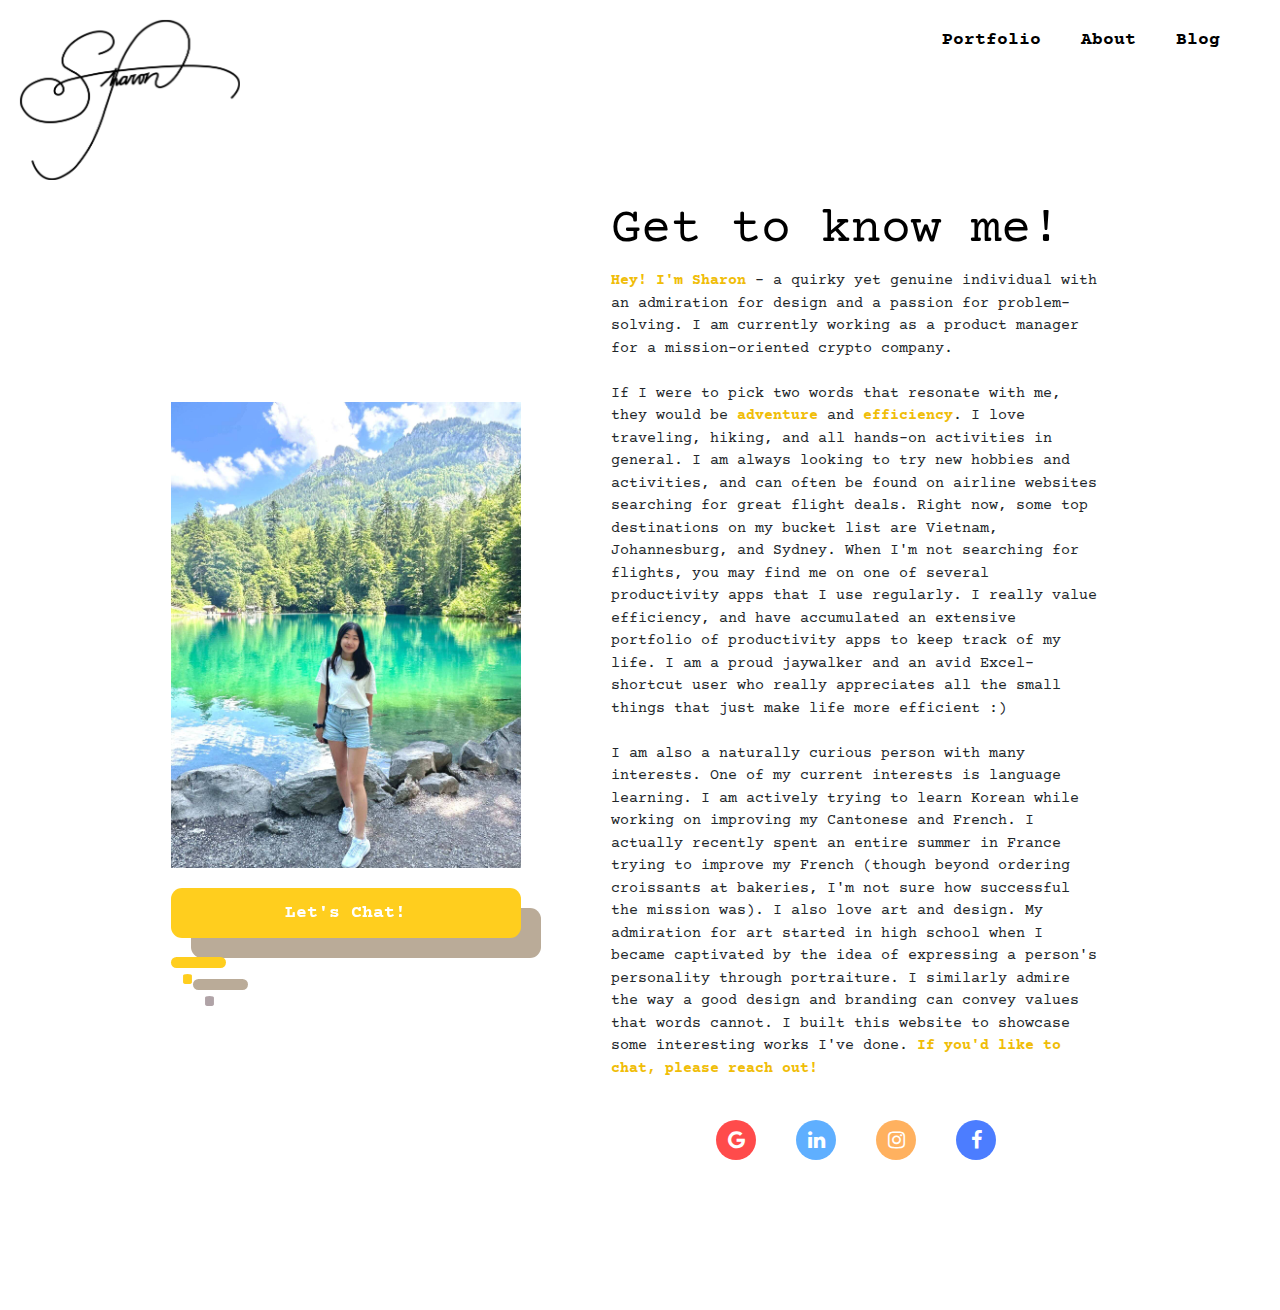
==== commit e200c2b2: "reverted to bootstrap, then fixed format" ====
--- a/about.html
+++ b/about.html
@@ -40,13 +40,24 @@
           <div class="dropdown-divider"></div>
           <a href = "./about.html" class = "nav-item nav-link"><h3 class = "nav nav_black" style="justify-content: center;"> <span class="underline--magical"> About </span> </h3></a>
           <div class="dropdown-divider"></div>
+          <!-- <a href = "./blog.html" class = "nav-item nav-link active"><h3 class = "nav nav_black" style="justify-content: center;"> <span class="underline--magical"> Blog </span> </h3></a> -->
           <a href = "https://medium.com/@marketmate" class = "nav-item nav-link active"><h3 class = "nav nav_black" style="justify-content: center;"> <span class="underline--magical"> Blog </span> </h3></a>
           <div class="dropdown-divider"></div>
         </div>
       </nav>
-
+      <!-- <div class="navrow" style="background-color: white;">
+        <div class = "col-2">
+          <a href = "./index.html"><img src="./images/cursivename_black.png" class = "cursivename"></a>
+        </div>
+        <div class = "col navbar">
+          <a href = "./index.html" class = "navlinks"><h3 class = "nav nav_black"> <span class="underline--magical"> Portfolio </span> </h3></a>
+          <a href = "./resume.html" class = "navlinks"><h3 class = "nav nav_black"> <span class="underline--magical"> Resume </span> </h3></a>
+          <a href = "./about.html" class = "navlinks"><h3 class = "nav nav_black"> <span class="underline--magical"> About </span> </h3></a>
+          <a href = "./blog.html" class = "navlinks"><h3 class = "nav nav_black"> <span class="underline--magical"> Blog </span> </h3></a>
+        </div>
+      </div> -->
       <div class="container-fluid landing_a">
-        <div class="row landingrow" style="margin-top: 7rem !important;">
+        <div class="row landingrow" style="margin-top: 10rem !important;">
           <!-- <div class="col-2"></div> -->
           <div class="col-lg-5 col-xs-12 section_pic" style="margin-right:2rem;">
             <img src = "./images/portrait2.jpg" alt="Picture of Sharon Ye" style="width: 17.5rem;">
--- a/style.css
+++ b/style.css
@@ -10,10 +10,10 @@
   body, html {
       font-size: 20px;
   }
-  .landingbefore {
+  /* .landingbefore {
     display: none !important;
-  }
-  
+  } */
+
 }
 
 
@@ -23,7 +23,6 @@
   }
   .section_pic {
     align-items: center !important;
-    padding-bottom: 50px;
   }
   .aboutme {
     margin: 5rem 25% 0 25%;
@@ -33,15 +32,16 @@
     margin: 0 25% 0 25%;
   }
   .landingrow {
-    flex-direction: column !important;
-  }
-  .landingafter {
+    flex-direction: column-reverse;
+    justify-content: center;
+  }
+  /* .landingafter {
     display: none !important;
-  }
-  .landingimage {
+  } */
+  /* .landingimage {
     height: 150px !important;
     padding: 0rem !important;
-  }
+  } */
 
 }
 
@@ -52,32 +52,31 @@
   .section_pic {
     align-items: center !important;
     margin: 0 !important;
-    padding-bottom: 50px;
     /* display: none !important; */
   }
   .landingrow {
-    flex-direction: column !important;
-  }
-  .landingafter {
+    flex-direction: column-reverse;
+    justify-content: center;
+  }
+  /* .landingafter {
     display: none !important;
-  }
-  .landingimage {
+  } */
+  /* .landingimage {
     height: 100px !important;
     padding: 0rem !important;
-  }
+  } */
   .aboutme {
     margin: 5rem 15% 0 15%;
   }
   .resumewords {
     text-align: center;
     margin: 0 5% 0 5%;
-    max-width: 100%;
   }
   .landingtitle {
-    font-size: 3rem !important;
+    font-size: 2.5rem !important;
   }
   .word {
-    font-size: 3rem !important;
+    font-size: 2.5rem !important;
   }
 
   .coffee {
@@ -133,18 +132,20 @@
 
 .landingrow {
   display: flex;
-  flex-direction: row;
-  justify-content: center;
-  align-items: center;
-  flex-grow: 1;
+  /* flex-grow: 1; */
+  flex-wrap: nowrap !important;
+  gap: 20px;
+  max-width: 100%;
+  min-height: 100%;
   width: 100% !important;
   align-items: center !important;
   margin: 0 !important
 }
 
+
 .landingtitle {
   /* font-size: 3.5rem; */
-  font-size: 5vw;
+  font-size: 4vw;
   color: #484848;
 }
 .landingtext {
@@ -152,9 +153,6 @@
   color: #484848;
   margin-top: 7rem;
   line-height: 1.2rem;
-}
-.resumewords {
-  max-width: 35vw;
 }
 
 .nav {
@@ -195,11 +193,10 @@
 }
 .landingimage {
   height: auto;
-  width: auto;
-  max-width: 100%;
-  max-height: 100%;
-  padding: 3rem;
-  border-radius: 50%;
+  width: 17.5rem;
+  /* width: 100%; */
+  max-width:500px;
+  /* max-height: 100%; */
 }
 
 .coffeebeans{
@@ -238,7 +235,7 @@
   opacity: 0;
   /* left:0; */
   /* font-size: 4rem; */
-  font-size: 5vw;
+  font-size: 4vw;
   color: white;
   margin-top: -1rem;
 }
@@ -552,8 +549,8 @@
   align-items: flex-end;
   flex-direction: column;
   text-align: right;
-  max-width: 500px;
-  max-height: 500px;
+  max-width: 100%;
+  max-height: 100%;
 }
 .section_pic_bear {
   display: flex;
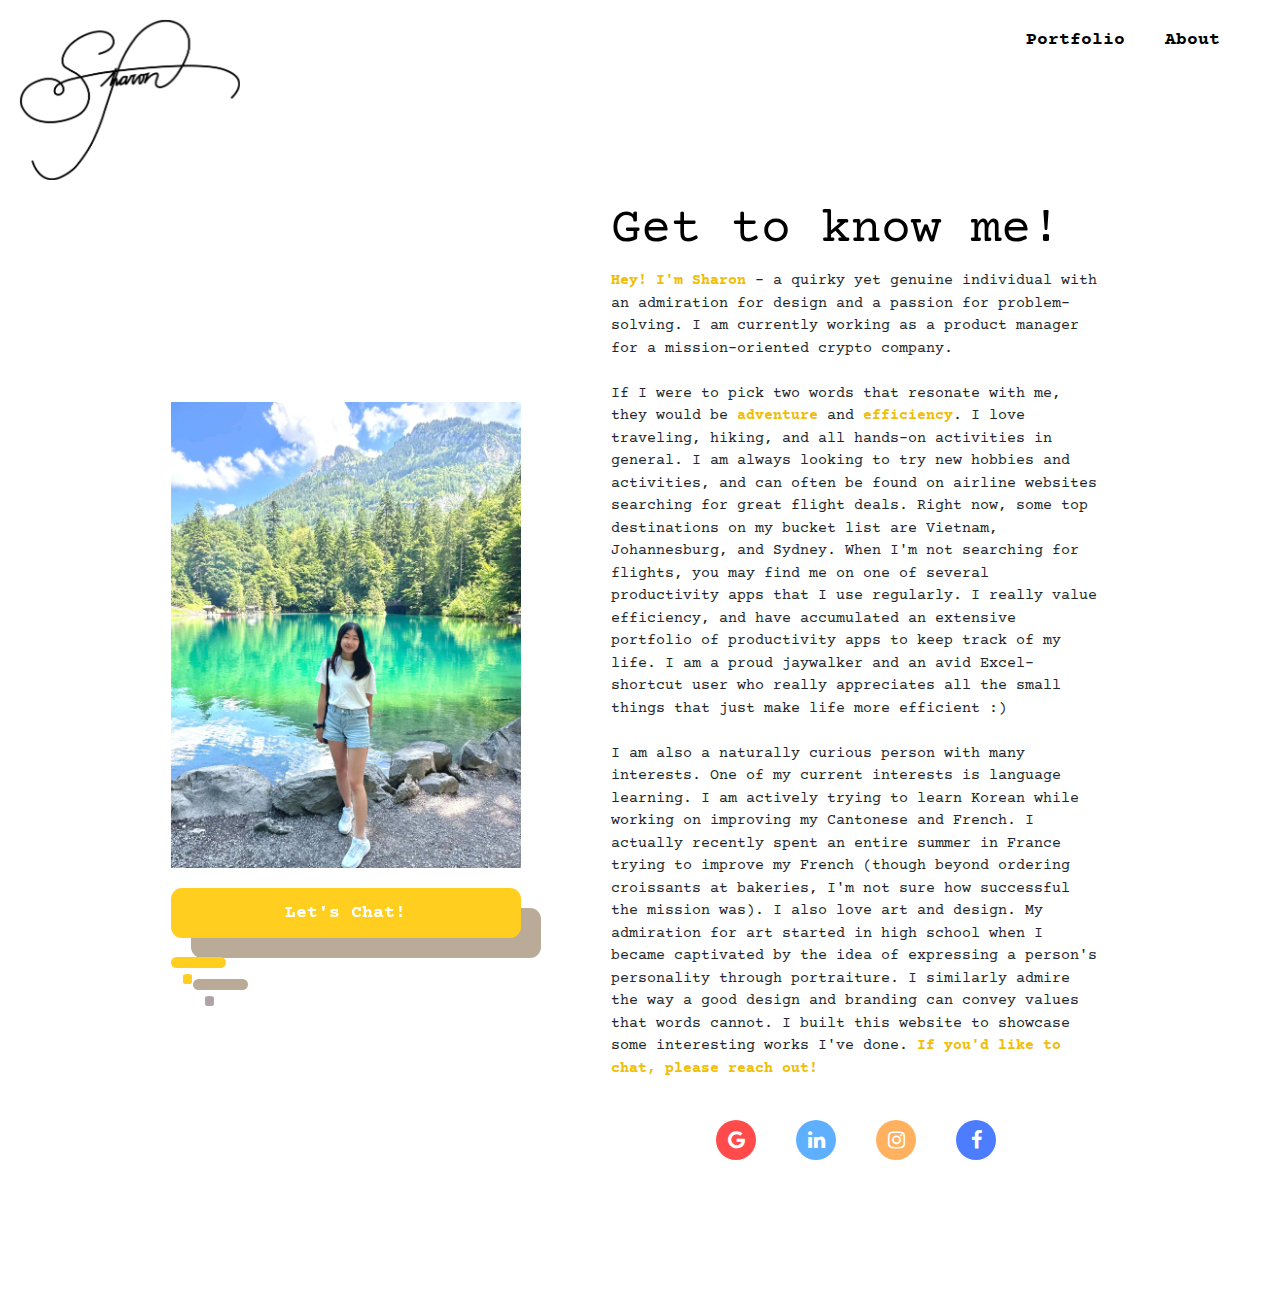
==== commit be05032d: "remove minimal design, remove blog from nav" ====
--- a/about.html
+++ b/about.html
@@ -41,7 +41,7 @@
           <a href = "./about.html" class = "nav-item nav-link"><h3 class = "nav nav_black" style="justify-content: center;"> <span class="underline--magical"> About </span> </h3></a>
           <div class="dropdown-divider"></div>
           <!-- <a href = "./blog.html" class = "nav-item nav-link active"><h3 class = "nav nav_black" style="justify-content: center;"> <span class="underline--magical"> Blog </span> </h3></a> -->
-          <a href = "https://medium.com/@marketmate" class = "nav-item nav-link active"><h3 class = "nav nav_black" style="justify-content: center;"> <span class="underline--magical"> Blog </span> </h3></a>
+          <!-- <a href = "https://medium.com/@marketmate" class = "nav-item nav-link active"><h3 class = "nav nav_black" style="justify-content: center;"> <span class="underline--magical"> Blog </span> </h3></a> -->
           <div class="dropdown-divider"></div>
         </div>
       </nav>
--- a/style.css
+++ b/style.css
@@ -35,9 +35,9 @@
     flex-direction: column-reverse;
     justify-content: center;
   }
-  /* .landingafter {
-    display: none !important;
-  } */
+  .landingafter {
+    
+  }
   /* .landingimage {
     height: 150px !important;
     padding: 0rem !important;
@@ -58,9 +58,10 @@
     flex-direction: column-reverse;
     justify-content: center;
   }
-  /* .landingafter {
-    display: none !important;
-  } */
+  .landingafter {
+    margin-top: 100px !important;
+    flex-shrink: 1;
+  }
   /* .landingimage {
     height: 100px !important;
     padding: 0rem !important;
@@ -123,11 +124,14 @@
 /* ~~~~~~~~~~~~~~~~~~~~~~~~ HOME PAGE !! ~~~~~~~~~~~~~~~~~~~~~~~~ */
 
 .landing {
-  height: 100%;
+  height: auto;
+  min-height: 100vh;
   display: flex;
   flex-direction: column;
   background-color: #FFCA10;
   overflow: hidden;
+  justify-content: center;
+  align-items: center;
 }
 
 .landingrow {
@@ -137,6 +141,7 @@
   gap: 20px;
   max-width: 100%;
   min-height: 100%;
+  height:fit-content;
   width: 100% !important;
   align-items: center !important;
   margin: 0 !important
